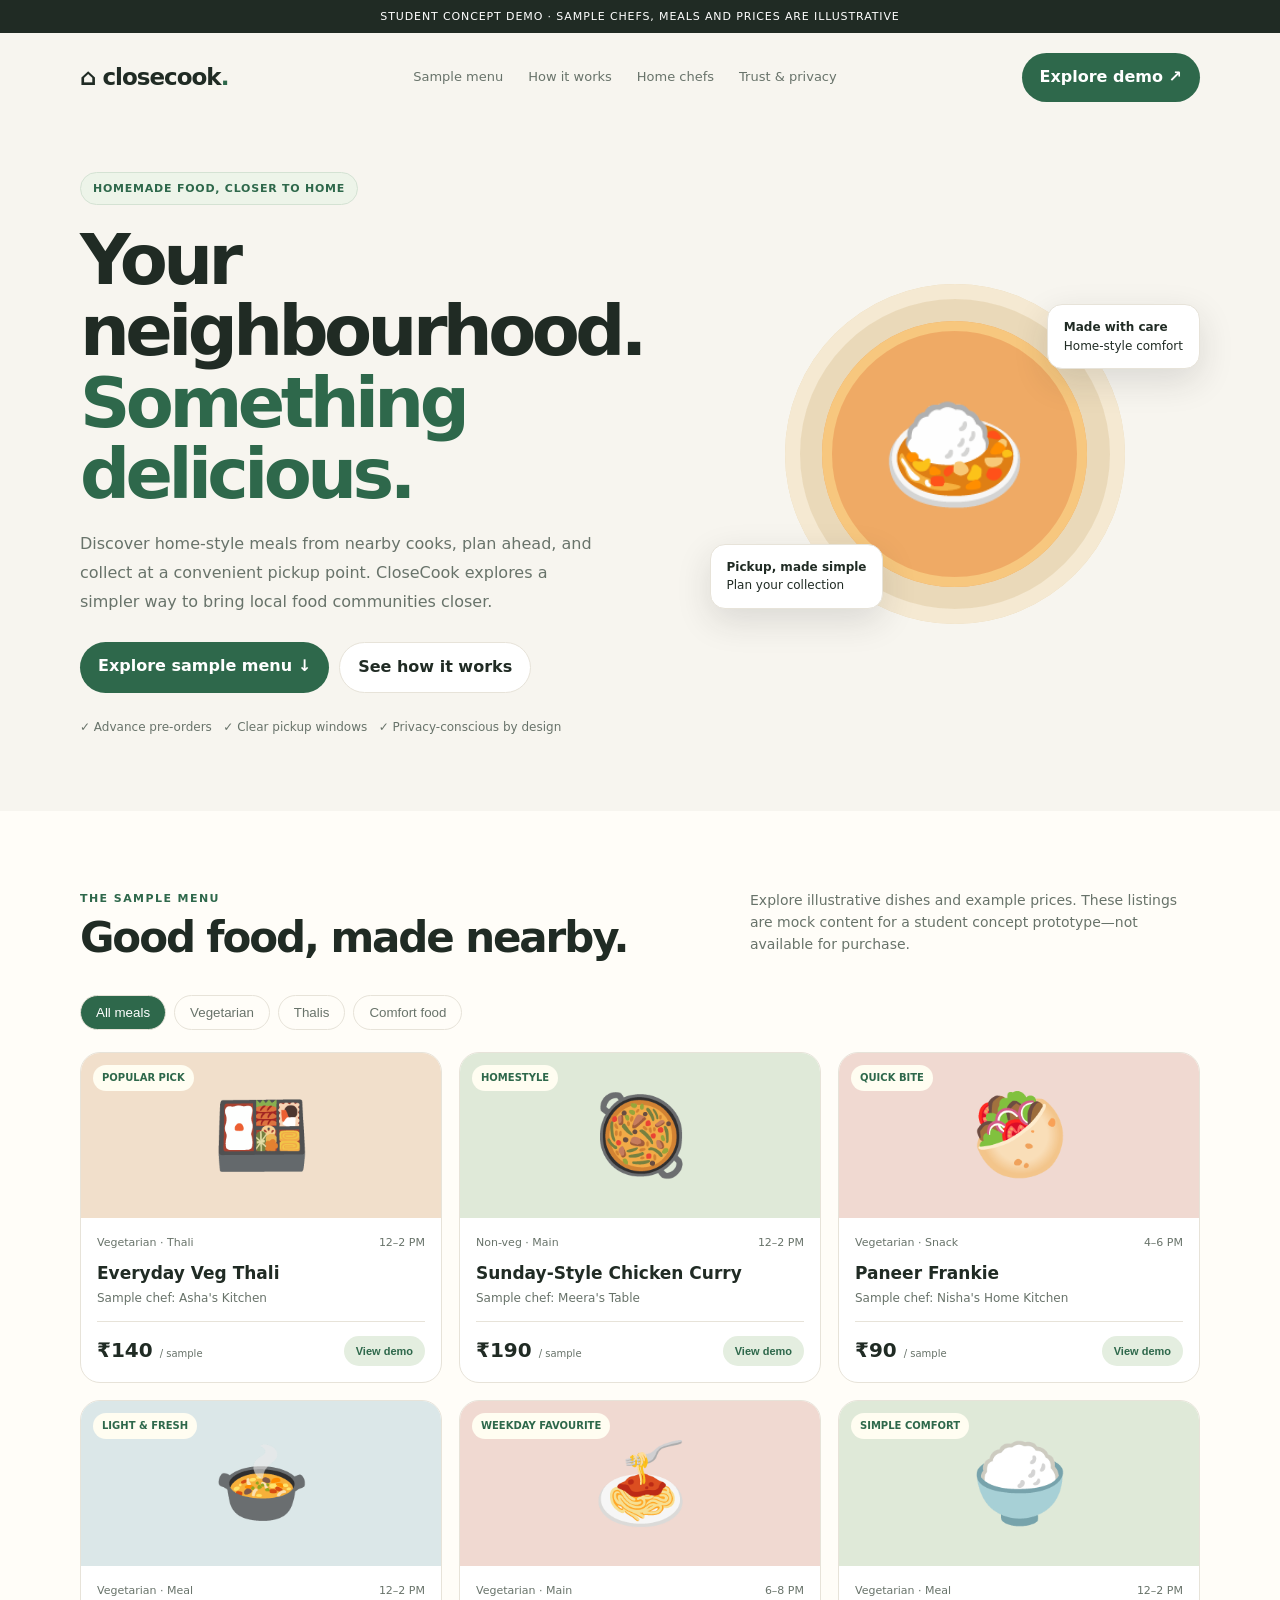
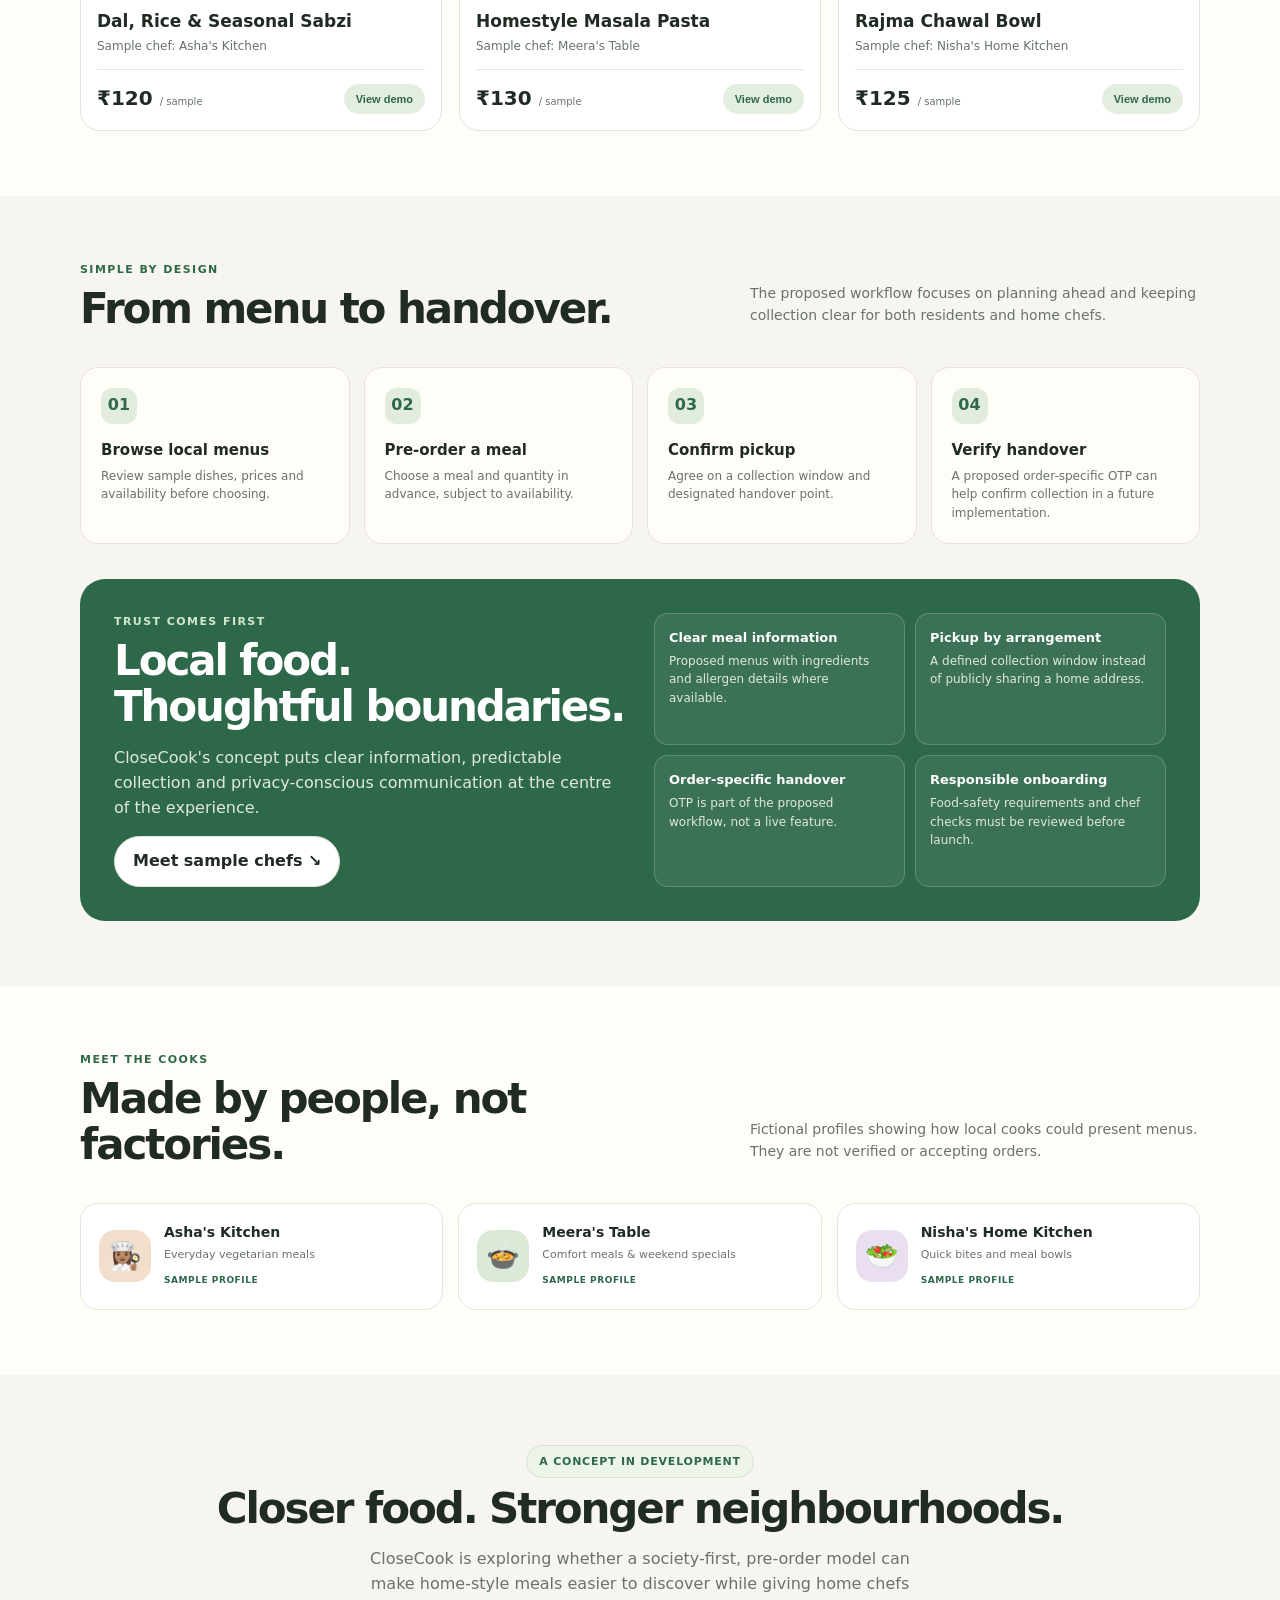
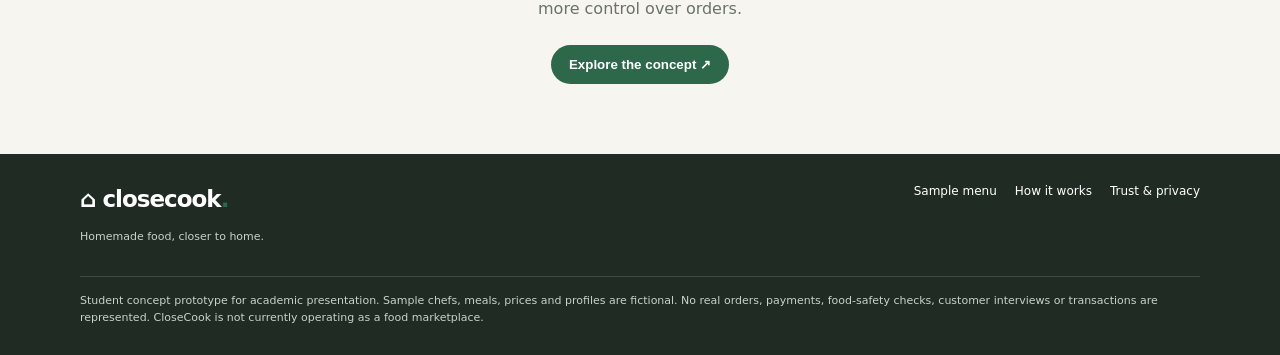
==== index.html @ f69b69a9 "Add CloseCook concept website" ====
<!doctype html>
<html lang="en"><head><meta charset="utf-8"><meta name="viewport" content="width=device-width,initial-scale=1"><meta name="theme-color" content="#f7f5ef"><title>CloseCook — Homemade food, closer to home</title>
<style>
:root{--green:#2e684b;--ink:#202b24;--muted:#68736a;--cream:#f7f5ef;--line:#e7e3d9;--paper:#fffdf8}*{box-sizing:border-box}html{scroll-behavior:smooth}body{margin:0;background:var(--cream);color:var(--ink);font:16px/1.55 Inter,system-ui,Arial,sans-serif}.wrap{width:min(1120px,calc(100% - 36px));margin:auto}.notice{background:var(--ink);color:#fff;text-align:center;padding:8px;font-size:11px;letter-spacing:.08em}.nav{display:flex;justify-content:space-between;align-items:center;padding:20px 0}.brand{font-weight:900;font-size:23px;letter-spacing:-1px}.brand b{color:var(--green)}.navlinks{display:flex;gap:25px;font-size:13px;color:var(--muted)}a{color:inherit;text-decoration:none}.btn{border:0;border-radius:99px;padding:12px 18px;background:var(--green);color:white;font-weight:750;display:inline-block;cursor:pointer}.btn.light{background:white;color:var(--ink);border:1px solid var(--line)}.hero{display:grid;grid-template-columns:1.1fr .9fr;align-items:center;gap:30px;padding:50px 0 75px}.pill{display:inline-block;border:1px solid #d4e2d3;background:#edf4e9;color:var(--green);border-radius:99px;padding:7px 12px;font-size:11px;font-weight:800;letter-spacing:.07em}h1{font-size:clamp(42px,6vw,70px);letter-spacing:-.065em;line-height:1.02;margin:20px 0}h1 em{color:var(--green);font-style:normal}.lead{max-width:520px;color:var(--muted);line-height:1.8}.actions{display:flex;gap:10px;flex-wrap:wrap;margin:25px 0}.checks{color:var(--muted);font-size:12px}.art{min-height:360px;display:grid;place-items:center;position:relative}.plate{width:min(340px,85%);aspect-ratio:1;border-radius:50%;background:#ead9b9;box-shadow:inset 0 0 0 15px #f5e9d2;display:grid;place-items:center}.food{width:78%;aspect-ratio:1;border-radius:50%;background:#efaa65;display:grid;place-items:center;font-size:120px;box-shadow:inset 0 0 0 10px #f7c77e}.float{position:absolute;background:white;border:1px solid var(--line);border-radius:15px;padding:13px 16px;box-shadow:0 12px 35px #2222;font-size:12px}.float strong{display:block}.f1{top:30px;right:0}.f2{bottom:25px;left:0}.section{padding:65px 0}.white{background:var(--paper)}.head{display:flex;justify-content:space-between;gap:24px;align-items:end;margin-bottom:26px}.kicker{font-size:11px;color:var(--green);font-weight:900;letter-spacing:.13em;text-transform:uppercase}h2{font-size:clamp(28px,4vw,42px);line-height:1.1;letter-spacing:-.05em;margin:8px 0}.head p{max-width:450px;color:var(--muted);font-size:14px}.filters{display:flex;gap:8px;flex-wrap:wrap;margin:22px 0}.filter{border:1px solid var(--line);border-radius:99px;background:transparent;padding:9px 15px;cursor:pointer;color:var(--muted)}.filter.active{background:var(--green);color:white}.cards{display:grid;grid-template-columns:repeat(3,1fr);gap:17px}.card{border:1px solid var(--line);border-radius:20px;background:white;overflow:hidden}.photo{height:165px;display:grid;place-items:center;font-size:78px;background:#f1dfcb;position:relative}.photo.green{background:#dfe9d8}.photo.pink{background:#f0d9d1}.photo.blue{background:#dbe7e8}.tag{position:absolute;top:12px;left:12px;background:#fffdf1;border-radius:99px;padding:5px 9px;font-size:10px;font-weight:850;color:var(--green)}.body{padding:16px}.meta{display:flex;justify-content:space-between;color:var(--muted);font-size:11px}.body h3{font-size:17px;margin:9px 0 2px}.chef{font-size:12px;color:var(--muted)}.bottom{display:flex;justify-content:space-between;align-items:center;border-top:1px solid var(--line);margin-top:14px;padding-top:13px}.price{font-size:20px;font-weight:900}.price small{font-size:10px;color:var(--muted);font-weight:500}.add{background:#e4eee0;border:0;color:var(--green);border-radius:99px;padding:9px 12px;font-weight:800;font-size:11px;cursor:pointer}.steps{display:grid;grid-template-columns:repeat(4,1fr);gap:14px;margin-top:25px}.step{border:1px solid var(--line);border-radius:18px;padding:20px;background:var(--paper)}.num{background:#e2ecde;color:var(--green);border-radius:12px;width:36px;height:36px;display:grid;place-items:center;font-weight:900}.step h3{font-size:15px;margin:15px 0 5px}.step p{font-size:12px;color:var(--muted);margin:0}.privacy{display:grid;grid-template-columns:1fr 1fr;gap:28px;background:var(--green);color:white;border-radius:25px;padding:34px;margin-top:35px}.privacy .kicker{color:#d1e7cb}.privacy p{color:#e0e9de}.features{display:grid;grid-template-columns:1fr 1fr;gap:10px}.feature{border:1px solid #ffffff30;background:#ffffff10;padding:14px;border-radius:14px;font-size:12px;color:#e0e9de}.feature strong{display:block;color:white;font-size:13px;margin-bottom:4px}.chefs{display:grid;grid-template-columns:repeat(3,1fr);gap:15px}.chefcard{display:flex;gap:13px;align-items:center;border:1px solid var(--line);background:white;border-radius:18px;padding:18px}.avatar{width:52px;height:52px;display:grid;place-items:center;background:#f2dfcb;border-radius:16px;font-size:27px;flex-shrink:0}.chefcard:nth-child(2) .avatar{background:#dce9d8}.chefcard:nth-child(3) .avatar{background:#e9dff0}.chefcard h3{font-size:14px;margin:0}.chefcard p{font-size:11px;color:var(--muted);margin:3px 0}.badge{font-size:9px;color:var(--green);font-weight:900;letter-spacing:.06em}.cta{text-align:center;padding:70px 0}.cta p{max-width:570px;color:var(--muted);margin:15px auto 23px}.footer{background:var(--ink);color:white;padding:28px 0}.foot{display:flex;justify-content:space-between;gap:20px}.footer p,.fine{font-size:11px;color:#c9d2c9}.fine{border-top:1px solid #ffffff24;margin-top:20px;padding-top:15px}.links{display:flex;gap:18px;font-size:12px}.modalback{display:none;position:fixed;inset:0;background:#10171099;z-index:5;align-items:center;justify-content:center;padding:18px}.modalback.show{display:flex}.modal{position:relative;background:var(--paper);padding:25px;border-radius:22px;width:min(450px,100%)}.close{position:absolute;right:15px;top:12px;border:0;border-radius:50%;width:32px;height:32px;font-size:20px;cursor:pointer}.modal p{color:var(--muted);font-size:13px}.field{margin:13px 0}.field label{display:block;font-size:12px;font-weight:800;margin-bottom:5px}.field select{width:100%;padding:11px;border:1px solid var(--line);border-radius:10px;background:white}.warning{background:#f4ead7;color:#77572c;padding:11px;border-radius:10px;font-size:11px;margin-top:12px}.toast{position:fixed;bottom:20px;left:50%;transform:translate(-50%,20px);opacity:0;background:var(--ink);color:white;padding:12px 17px;border-radius:99px;font-size:12px;transition:.2s;z-index:8;white-space:nowrap}.toast.show{opacity:1;transform:translate(-50%,0)}@media(max-width:800px){.hero{grid-template-columns:1fr}.art{min-height:310px}.plate{width:275px}.food{font-size:95px}.cards{grid-template-columns:repeat(2,1fr)}.steps{grid-template-columns:repeat(2,1fr)}.chefs{grid-template-columns:1fr}.head{display:block}.privacy{grid-template-columns:1fr}}@media(max-width:540px){.navlinks{display:none}.hero{padding:30px 0 45px}.cards{grid-template-columns:1fr}.photo{height:190px}.steps{grid-template-columns:1fr 1fr}.features{grid-template-columns:1fr}.foot{flex-direction:column}.links{flex-wrap:wrap}.float{font-size:11px}.section{padding:45px 0}}
</style></head><body>
<div class="notice">STUDENT CONCEPT DEMO · SAMPLE CHEFS, MEALS AND PRICES ARE ILLUSTRATIVE</div>
<header class="wrap"><nav class="nav"><a class="brand" href="#home">⌂ closecook<b>.</b></a><div class="navlinks"><a href="#meals">Sample menu</a><a href="#how">How it works</a><a href="#chefs">Home chefs</a><a href="#trust">Trust &amp; privacy</a></div><a class="btn" href="#meals">Explore demo ↗</a></nav></header>
<main id="home"><section class="wrap hero"><div><span class="pill">HOMEMADE FOOD, CLOSER TO HOME</span><h1>Your neighbourhood.<br><em>Something delicious.</em></h1><p class="lead">Discover home-style meals from nearby cooks, plan ahead, and collect at a convenient pickup point. CloseCook explores a simpler way to bring local food communities closer.</p><div class="actions"><a class="btn" href="#meals">Explore sample menu ↓</a><a class="btn light" href="#how">See how it works</a></div><div class="checks">✓ Advance pre-orders &nbsp; ✓ Clear pickup windows &nbsp; ✓ Privacy-conscious by design</div></div><div class="art"><div class="plate"><div class="food">🍛</div></div><div class="float f1"><strong>Made with care</strong>Home-style comfort</div><div class="float f2"><strong>Pickup, made simple</strong>Plan your collection</div></div></section>
<section class="section white" id="meals"><div class="wrap"><div class="head"><div><div class="kicker">The sample menu</div><h2>Good food, made nearby.</h2></div><p>Explore illustrative dishes and example prices. These listings are mock content for a student concept prototype—not available for purchase.</p></div><div class="filters"><button class="filter active" data-filter="all">All meals</button><button class="filter" data-filter="veg">Vegetarian</button><button class="filter" data-filter="thali">Thalis</button><button class="filter" data-filter="comfort">Comfort food</button></div><div class="cards">
<article class="card" data-kind="veg thali"><div class="photo"><span class="tag">POPULAR PICK</span>🍱</div><div class="body"><div class="meta"><span>Vegetarian · Thali</span><span>12–2 PM</span></div><h3>Everyday Veg Thali</h3><div class="chef">Sample chef: Asha's Kitchen</div><div class="bottom"><div class="price">₹140 <small>/ sample</small></div><button class="add" onclick="order('Everyday Veg Thali')">View demo</button></div></div></article>
<article class="card" data-kind="comfort"><div class="photo green"><span class="tag">HOMESTYLE</span>🥘</div><div class="body"><div class="meta"><span>Non-veg · Main</span><span>12–2 PM</span></div><h3>Sunday-Style Chicken Curry</h3><div class="chef">Sample chef: Meera's Table</div><div class="bottom"><div class="price">₹190 <small>/ sample</small></div><button class="add" onclick="order('Sunday-Style Chicken Curry')">View demo</button></div></div></article>
<article class="card" data-kind="veg comfort"><div class="photo pink"><span class="tag">QUICK BITE</span>🥙</div><div class="body"><div class="meta"><span>Vegetarian · Snack</span><span>4–6 PM</span></div><h3>Paneer Frankie</h3><div class="chef">Sample chef: Nisha's Home Kitchen</div><div class="bottom"><div class="price">₹90 <small>/ sample</small></div><button class="add" onclick="order('Paneer Frankie')">View demo</button></div></div></article>
<article class="card" data-kind="veg thali"><div class="photo blue"><span class="tag">LIGHT &amp; FRESH</span>🍲</div><div class="body"><div class="meta"><span>Vegetarian · Meal</span><span>12–2 PM</span></div><h3>Dal, Rice &amp; Seasonal Sabzi</h3><div class="chef">Sample chef: Asha's Kitchen</div><div class="bottom"><div class="price">₹120 <small>/ sample</small></div><button class="add" onclick="order('Dal, Rice &amp; Seasonal Sabzi')">View demo</button></div></div></article>
<article class="card" data-kind="comfort"><div class="photo pink"><span class="tag">WEEKDAY FAVOURITE</span>🍝</div><div class="body"><div class="meta"><span>Vegetarian · Main</span><span>6–8 PM</span></div><h3>Homestyle Masala Pasta</h3><div class="chef">Sample chef: Meera's Table</div><div class="bottom"><div class="price">₹130 <small>/ sample</small></div><button class="add" onclick="order('Homestyle Masala Pasta')">View demo</button></div></div></article>
<article class="card" data-kind="veg thali"><div class="photo green"><span class="tag">SIMPLE COMFORT</span>🍚</div><div class="body"><div class="meta"><span>Vegetarian · Meal</span><span>12–2 PM</span></div><h3>Rajma Chawal Bowl</h3><div class="chef">Sample chef: Nisha's Home Kitchen</div><div class="bottom"><div class="price">₹125 <small>/ sample</small></div><button class="add" onclick="order('Rajma Chawal Bowl')">View demo</button></div></div></article>
</div></div></section>
<section class="section" id="how"><div class="wrap"><div class="head"><div><div class="kicker">Simple by design</div><h2>From menu to handover.</h2></div><p>The proposed workflow focuses on planning ahead and keeping collection clear for both residents and home chefs.</p></div><div class="steps"><div class="step"><div class="num">01</div><h3>Browse local menus</h3><p>Review sample dishes, prices and availability before choosing.</p></div><div class="step"><div class="num">02</div><h3>Pre-order a meal</h3><p>Choose a meal and quantity in advance, subject to availability.</p></div><div class="step"><div class="num">03</div><h3>Confirm pickup</h3><p>Agree on a collection window and designated handover point.</p></div><div class="step"><div class="num">04</div><h3>Verify handover</h3><p>A proposed order-specific OTP can help confirm collection in a future implementation.</p></div></div>
<div class="privacy" id="trust"><div><div class="kicker">Trust comes first</div><h2>Local food.<br>Thoughtful boundaries.</h2><p>CloseCook's concept puts clear information, predictable collection and privacy-conscious communication at the centre of the experience.</p><a class="btn light" href="#chefs">Meet sample chefs ↘</a></div><div class="features"><div class="feature"><strong>Clear meal information</strong>Proposed menus with ingredients and allergen details where available.</div><div class="feature"><strong>Pickup by arrangement</strong>A defined collection window instead of publicly sharing a home address.</div><div class="feature"><strong>Order-specific handover</strong>OTP is part of the proposed workflow, not a live feature.</div><div class="feature"><strong>Responsible onboarding</strong>Food-safety requirements and chef checks must be reviewed before launch.</div></div></div></div></section>
<section class="section white" id="chefs"><div class="wrap"><div class="head"><div><div class="kicker">Meet the cooks</div><h2>Made by people, not factories.</h2></div><p>Fictional profiles showing how local cooks could present menus. They are not verified or accepting orders.</p></div><div class="chefs"><div class="chefcard"><div class="avatar">👩🏽‍🍳</div><div><h3>Asha's Kitchen</h3><p>Everyday vegetarian meals</p><span class="badge">SAMPLE PROFILE</span></div></div><div class="chefcard"><div class="avatar">🍲</div><div><h3>Meera's Table</h3><p>Comfort meals &amp; weekend specials</p><span class="badge">SAMPLE PROFILE</span></div></div><div class="chefcard"><div class="avatar">🥗</div><div><h3>Nisha's Home Kitchen</h3><p>Quick bites and meal bowls</p><span class="badge">SAMPLE PROFILE</span></div></div></div></div></section>
<section class="wrap cta"><span class="pill">A CONCEPT IN DEVELOPMENT</span><h2>Closer food. Stronger neighbourhoods.</h2><p>CloseCook is exploring whether a society-first, pre-order model can make home-style meals easier to discover while giving home chefs more control over orders.</p><button class="btn" onclick="openDemo()">Explore the concept ↗</button></section></main>
<footer class="footer"><div class="wrap"><div class="foot"><div><a class="brand" href="#home">⌂ closecook<b>.</b></a><p>Homemade food, closer to home.</p></div><div class="links"><a href="#meals">Sample menu</a><a href="#how">How it works</a><a href="#trust">Trust &amp; privacy</a></div></div><div class="fine">Student concept prototype for academic presentation. Sample chefs, meals, prices and profiles are fictional. No real orders, payments, food-safety checks, customer interviews or transactions are represented. CloseCook is not currently operating as a food marketplace.</div></div></footer>
<div class="modalback" id="modalback" role="dialog" aria-modal="true" aria-labelledby="demo-title"><div class="modal"><button class="close" onclick="closeDemo()" aria-label="Close">×</button><div class="kicker">Concept interaction</div><h2 id="demo-title">Preview a sample order</h2><p>Try what a future pre-order step could look like.</p><div class="field"><label for="meal">Sample meal</label><select id="meal"><option>Everyday Veg Thali</option><option>Sunday-Style Chicken Curry</option><option>Paneer Frankie</option><option>Dal, Rice &amp; Seasonal Sabzi</option><option>Homestyle Masala Pasta</option><option>Rajma Chawal Bowl</option></select></div><div class="field"><label for="pickup">Pickup window</label><select id="pickup"><option>Lunch · 12–2 PM</option><option>Evening · 4–6 PM</option><option>Dinner · 6–8 PM</option></select></div><div class="field"><label for="qty">Quantity</label><select id="qty"><option>1 meal</option><option>2 meals</option><option>3 meals</option><option>4 meals</option></select></div><button class="btn" style="width:100%" onclick="preview()">Preview sample order ↗</button><div class="warning">Demo only: this does not submit an order, contact a chef, reserve food, or process payment.</div></div></div><div class="toast" id="toast" aria-live="polite">Demo only — no order was placed.</div>
<script>
const modal=document.getElementById('modalback');function openDemo(){modal.classList.add('show');document.body.style.overflow='hidden';document.getElementById('meal').focus()}function order(name){openDemo();document.getElementById('meal').value=name}function closeDemo(){modal.classList.remove('show');document.body.style.overflow=''}modal.addEventListener('click',e=>{if(e.target===modal)closeDemo()});document.addEventListener('keydown',e=>{if(e.key==='Escape')closeDemo()});document.querySelectorAll('.filter').forEach(b=>b.onclick=()=>{document.querySelectorAll('.filter').forEach(x=>x.classList.remove('active'));b.classList.add('active');document.querySelectorAll('.card').forEach(c=>c.style.display=b.dataset.filter==='all'||c.dataset.kind.split(' ').includes(b.dataset.filter)?'':'none')});function preview(){let name=document.getElementById('meal').value;closeDemo();let t=document.getElementById('toast');t.textContent='Preview for '+name+' — no order was placed.';t.classList.add('show');setTimeout(()=>t.classList.remove('show'),3000)}
</script></body></html>
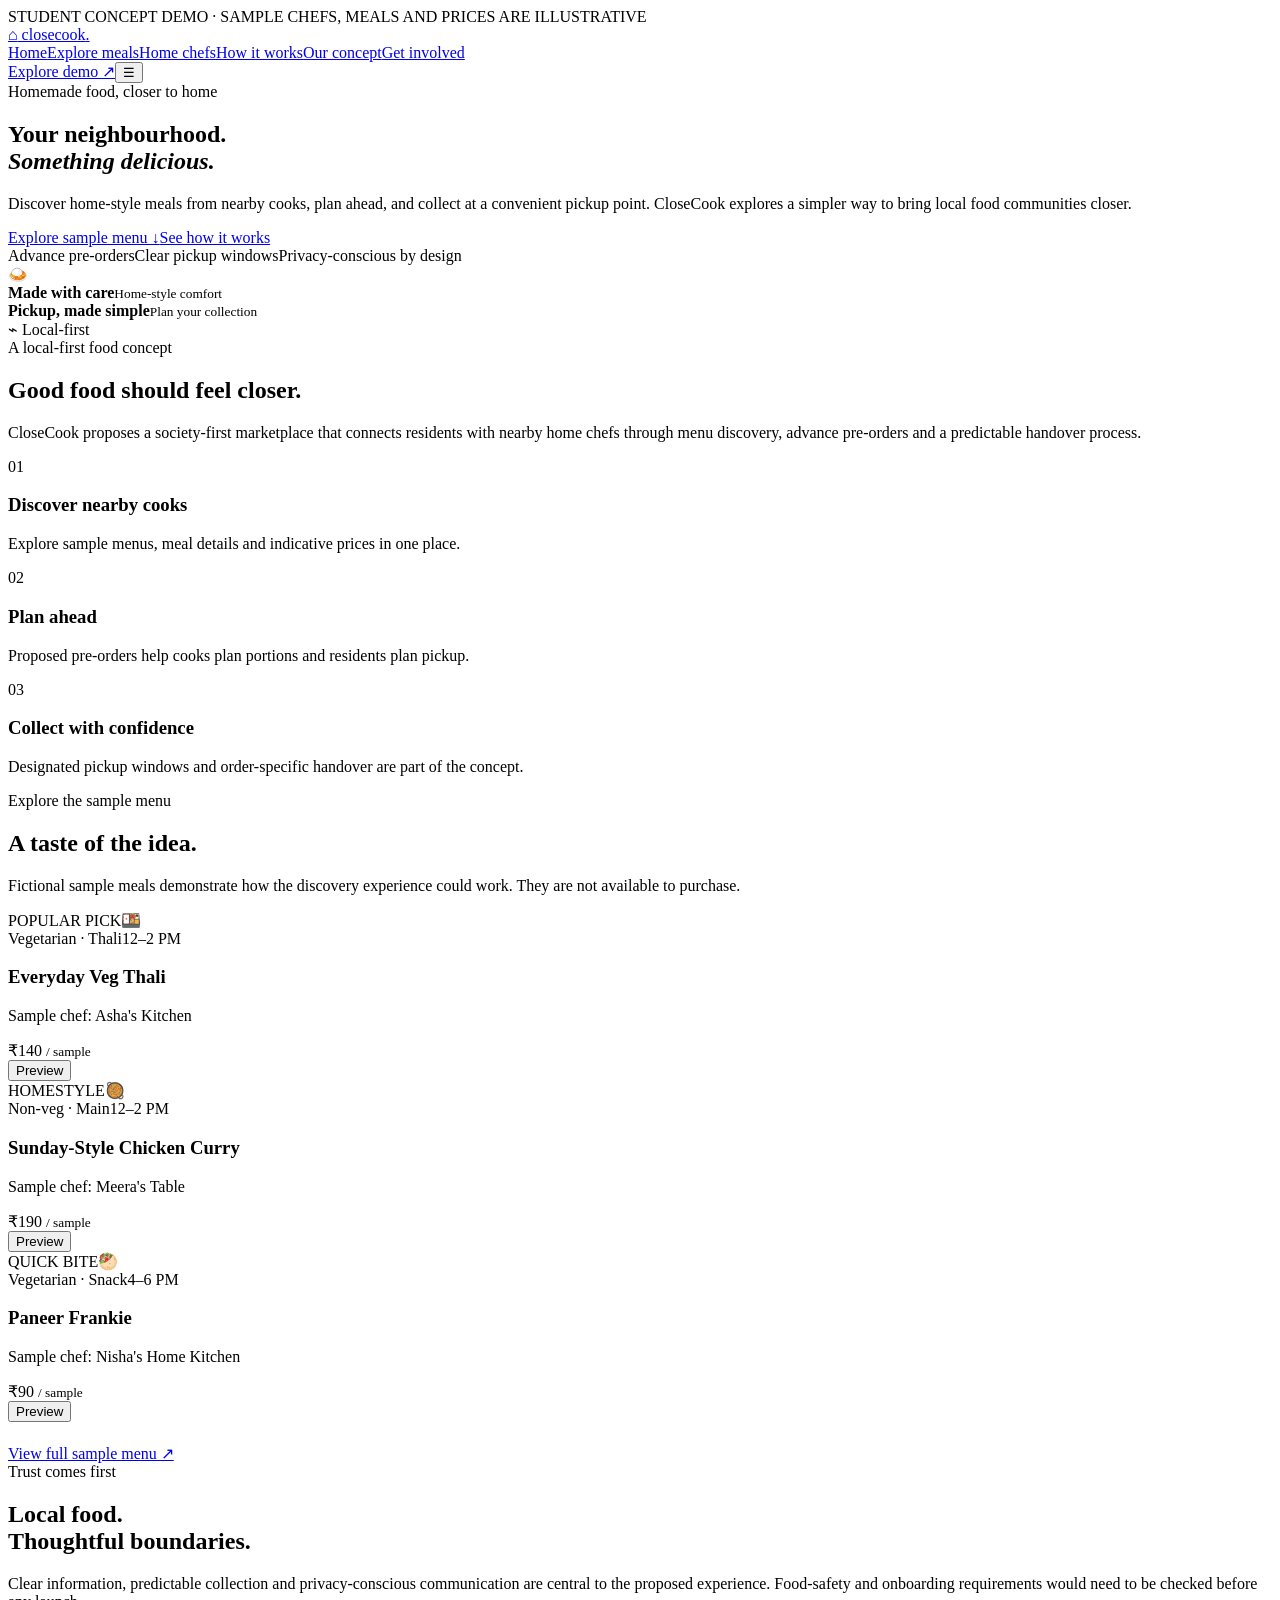
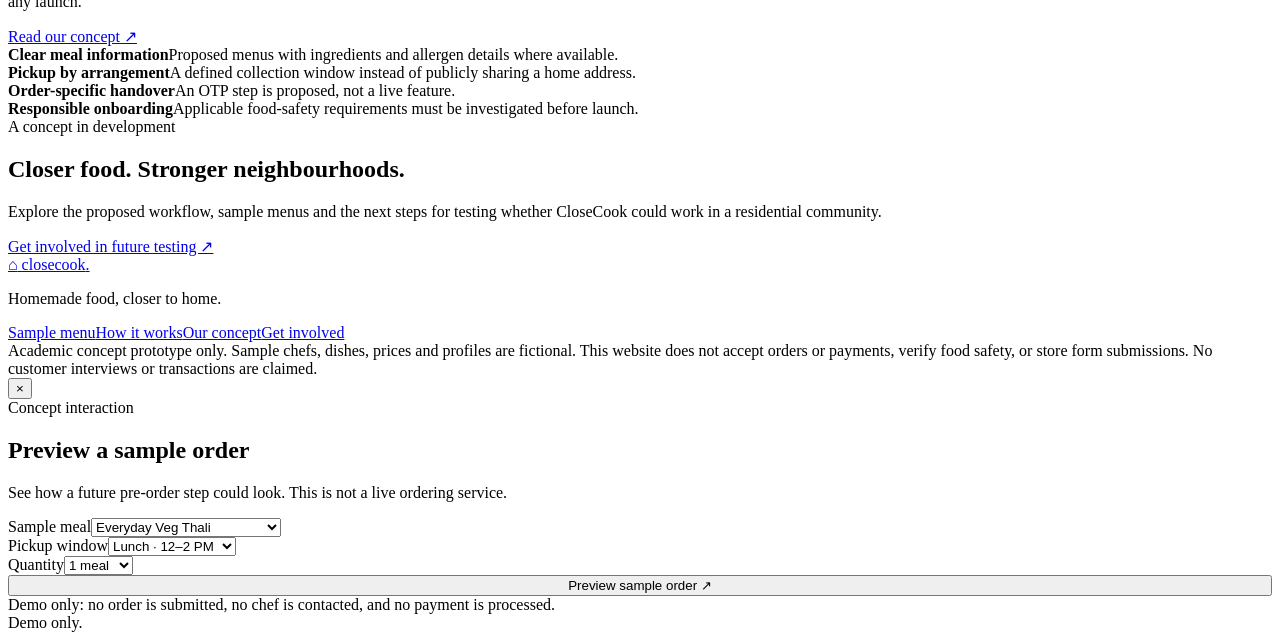
==== commit 50d77953: "Publish complete CloseCook multi-page site" ====
--- a/index.html
+++ b/index.html
@@ -1,26 +1,13 @@
-<!doctype html>
-<html lang="en"><head><meta charset="utf-8"><meta name="viewport" content="width=device-width,initial-scale=1"><meta name="theme-color" content="#f7f5ef"><title>CloseCook — Homemade food, closer to home</title>
-<style>
-:root{--green:#2e684b;--ink:#202b24;--muted:#68736a;--cream:#f7f5ef;--line:#e7e3d9;--paper:#fffdf8}*{box-sizing:border-box}html{scroll-behavior:smooth}body{margin:0;background:var(--cream);color:var(--ink);font:16px/1.55 Inter,system-ui,Arial,sans-serif}.wrap{width:min(1120px,calc(100% - 36px));margin:auto}.notice{background:var(--ink);color:#fff;text-align:center;padding:8px;font-size:11px;letter-spacing:.08em}.nav{display:flex;justify-content:space-between;align-items:center;padding:20px 0}.brand{font-weight:900;font-size:23px;letter-spacing:-1px}.brand b{color:var(--green)}.navlinks{display:flex;gap:25px;font-size:13px;color:var(--muted)}a{color:inherit;text-decoration:none}.btn{border:0;border-radius:99px;padding:12px 18px;background:var(--green);color:white;font-weight:750;display:inline-block;cursor:pointer}.btn.light{background:white;color:var(--ink);border:1px solid var(--line)}.hero{display:grid;grid-template-columns:1.1fr .9fr;align-items:center;gap:30px;padding:50px 0 75px}.pill{display:inline-block;border:1px solid #d4e2d3;background:#edf4e9;color:var(--green);border-radius:99px;padding:7px 12px;font-size:11px;font-weight:800;letter-spacing:.07em}h1{font-size:clamp(42px,6vw,70px);letter-spacing:-.065em;line-height:1.02;margin:20px 0}h1 em{color:var(--green);font-style:normal}.lead{max-width:520px;color:var(--muted);line-height:1.8}.actions{display:flex;gap:10px;flex-wrap:wrap;margin:25px 0}.checks{color:var(--muted);font-size:12px}.art{min-height:360px;display:grid;place-items:center;position:relative}.plate{width:min(340px,85%);aspect-ratio:1;border-radius:50%;background:#ead9b9;box-shadow:inset 0 0 0 15px #f5e9d2;display:grid;place-items:center}.food{width:78%;aspect-ratio:1;border-radius:50%;background:#efaa65;display:grid;place-items:center;font-size:120px;box-shadow:inset 0 0 0 10px #f7c77e}.float{position:absolute;background:white;border:1px solid var(--line);border-radius:15px;padding:13px 16px;box-shadow:0 12px 35px #2222;font-size:12px}.float strong{display:block}.f1{top:30px;right:0}.f2{bottom:25px;left:0}.section{padding:65px 0}.white{background:var(--paper)}.head{display:flex;justify-content:space-between;gap:24px;align-items:end;margin-bottom:26px}.kicker{font-size:11px;color:var(--green);font-weight:900;letter-spacing:.13em;text-transform:uppercase}h2{font-size:clamp(28px,4vw,42px);line-height:1.1;letter-spacing:-.05em;margin:8px 0}.head p{max-width:450px;color:var(--muted);font-size:14px}.filters{display:flex;gap:8px;flex-wrap:wrap;margin:22px 0}.filter{border:1px solid var(--line);border-radius:99px;background:transparent;padding:9px 15px;cursor:pointer;color:var(--muted)}.filter.active{background:var(--green);color:white}.cards{display:grid;grid-template-columns:repeat(3,1fr);gap:17px}.card{border:1px solid var(--line);border-radius:20px;background:white;overflow:hidden}.photo{height:165px;display:grid;place-items:center;font-size:78px;background:#f1dfcb;position:relative}.photo.green{background:#dfe9d8}.photo.pink{background:#f0d9d1}.photo.blue{background:#dbe7e8}.tag{position:absolute;top:12px;left:12px;background:#fffdf1;border-radius:99px;padding:5px 9px;font-size:10px;font-weight:850;color:var(--green)}.body{padding:16px}.meta{display:flex;justify-content:space-between;color:var(--muted);font-size:11px}.body h3{font-size:17px;margin:9px 0 2px}.chef{font-size:12px;color:var(--muted)}.bottom{display:flex;justify-content:space-between;align-items:center;border-top:1px solid var(--line);margin-top:14px;padding-top:13px}.price{font-size:20px;font-weight:900}.price small{font-size:10px;color:var(--muted);font-weight:500}.add{background:#e4eee0;border:0;color:var(--green);border-radius:99px;padding:9px 12px;font-weight:800;font-size:11px;cursor:pointer}.steps{display:grid;grid-template-columns:repeat(4,1fr);gap:14px;margin-top:25px}.step{border:1px solid var(--line);border-radius:18px;padding:20px;background:var(--paper)}.num{background:#e2ecde;color:var(--green);border-radius:12px;width:36px;height:36px;display:grid;place-items:center;font-weight:900}.step h3{font-size:15px;margin:15px 0 5px}.step p{font-size:12px;color:var(--muted);margin:0}.privacy{display:grid;grid-template-columns:1fr 1fr;gap:28px;background:var(--green);color:white;border-radius:25px;padding:34px;margin-top:35px}.privacy .kicker{color:#d1e7cb}.privacy p{color:#e0e9de}.features{display:grid;grid-template-columns:1fr 1fr;gap:10px}.feature{border:1px solid #ffffff30;background:#ffffff10;padding:14px;border-radius:14px;font-size:12px;color:#e0e9de}.feature strong{display:block;color:white;font-size:13px;margin-bottom:4px}.chefs{display:grid;grid-template-columns:repeat(3,1fr);gap:15px}.chefcard{display:flex;gap:13px;align-items:center;border:1px solid var(--line);background:white;border-radius:18px;padding:18px}.avatar{width:52px;height:52px;display:grid;place-items:center;background:#f2dfcb;border-radius:16px;font-size:27px;flex-shrink:0}.chefcard:nth-child(2) .avatar{background:#dce9d8}.chefcard:nth-child(3) .avatar{background:#e9dff0}.chefcard h3{font-size:14px;margin:0}.chefcard p{font-size:11px;color:var(--muted);margin:3px 0}.badge{font-size:9px;color:var(--green);font-weight:900;letter-spacing:.06em}.cta{text-align:center;padding:70px 0}.cta p{max-width:570px;color:var(--muted);margin:15px auto 23px}.footer{background:var(--ink);color:white;padding:28px 0}.foot{display:flex;justify-content:space-between;gap:20px}.footer p,.fine{font-size:11px;color:#c9d2c9}.fine{border-top:1px solid #ffffff24;margin-top:20px;padding-top:15px}.links{display:flex;gap:18px;font-size:12px}.modalback{display:none;position:fixed;inset:0;background:#10171099;z-index:5;align-items:center;justify-content:center;padding:18px}.modalback.show{display:flex}.modal{position:relative;background:var(--paper);padding:25px;border-radius:22px;width:min(450px,100%)}.close{position:absolute;right:15px;top:12px;border:0;border-radius:50%;width:32px;height:32px;font-size:20px;cursor:pointer}.modal p{color:var(--muted);font-size:13px}.field{margin:13px 0}.field label{display:block;font-size:12px;font-weight:800;margin-bottom:5px}.field select{width:100%;padding:11px;border:1px solid var(--line);border-radius:10px;background:white}.warning{background:#f4ead7;color:#77572c;padding:11px;border-radius:10px;font-size:11px;margin-top:12px}.toast{position:fixed;bottom:20px;left:50%;transform:translate(-50%,20px);opacity:0;background:var(--ink);color:white;padding:12px 17px;border-radius:99px;font-size:12px;transition:.2s;z-index:8;white-space:nowrap}.toast.show{opacity:1;transform:translate(-50%,0)}@media(max-width:800px){.hero{grid-template-columns:1fr}.art{min-height:310px}.plate{width:275px}.food{font-size:95px}.cards{grid-template-columns:repeat(2,1fr)}.steps{grid-template-columns:repeat(2,1fr)}.chefs{grid-template-columns:1fr}.head{display:block}.privacy{grid-template-columns:1fr}}@media(max-width:540px){.navlinks{display:none}.hero{padding:30px 0 45px}.cards{grid-template-columns:1fr}.photo{height:190px}.steps{grid-template-columns:1fr 1fr}.features{grid-template-columns:1fr}.foot{flex-direction:column}.links{flex-wrap:wrap}.float{font-size:11px}.section{padding:45px 0}}
-</style></head><body>
-<div class="notice">STUDENT CONCEPT DEMO · SAMPLE CHEFS, MEALS AND PRICES ARE ILLUSTRATIVE</div>
-<header class="wrap"><nav class="nav"><a class="brand" href="#home">⌂ closecook<b>.</b></a><div class="navlinks"><a href="#meals">Sample menu</a><a href="#how">How it works</a><a href="#chefs">Home chefs</a><a href="#trust">Trust &amp; privacy</a></div><a class="btn" href="#meals">Explore demo ↗</a></nav></header>
-<main id="home"><section class="wrap hero"><div><span class="pill">HOMEMADE FOOD, CLOSER TO HOME</span><h1>Your neighbourhood.<br><em>Something delicious.</em></h1><p class="lead">Discover home-style meals from nearby cooks, plan ahead, and collect at a convenient pickup point. CloseCook explores a simpler way to bring local food communities closer.</p><div class="actions"><a class="btn" href="#meals">Explore sample menu ↓</a><a class="btn light" href="#how">See how it works</a></div><div class="checks">✓ Advance pre-orders &nbsp; ✓ Clear pickup windows &nbsp; ✓ Privacy-conscious by design</div></div><div class="art"><div class="plate"><div class="food">🍛</div></div><div class="float f1"><strong>Made with care</strong>Home-style comfort</div><div class="float f2"><strong>Pickup, made simple</strong>Plan your collection</div></div></section>
-<section class="section white" id="meals"><div class="wrap"><div class="head"><div><div class="kicker">The sample menu</div><h2>Good food, made nearby.</h2></div><p>Explore illustrative dishes and example prices. These listings are mock content for a student concept prototype—not available for purchase.</p></div><div class="filters"><button class="filter active" data-filter="all">All meals</button><button class="filter" data-filter="veg">Vegetarian</button><button class="filter" data-filter="thali">Thalis</button><button class="filter" data-filter="comfort">Comfort food</button></div><div class="cards">
-<article class="card" data-kind="veg thali"><div class="photo"><span class="tag">POPULAR PICK</span>🍱</div><div class="body"><div class="meta"><span>Vegetarian · Thali</span><span>12–2 PM</span></div><h3>Everyday Veg Thali</h3><div class="chef">Sample chef: Asha's Kitchen</div><div class="bottom"><div class="price">₹140 <small>/ sample</small></div><button class="add" onclick="order('Everyday Veg Thali')">View demo</button></div></div></article>
-<article class="card" data-kind="comfort"><div class="photo green"><span class="tag">HOMESTYLE</span>🥘</div><div class="body"><div class="meta"><span>Non-veg · Main</span><span>12–2 PM</span></div><h3>Sunday-Style Chicken Curry</h3><div class="chef">Sample chef: Meera's Table</div><div class="bottom"><div class="price">₹190 <small>/ sample</small></div><button class="add" onclick="order('Sunday-Style Chicken Curry')">View demo</button></div></div></article>
-<article class="card" data-kind="veg comfort"><div class="photo pink"><span class="tag">QUICK BITE</span>🥙</div><div class="body"><div class="meta"><span>Vegetarian · Snack</span><span>4–6 PM</span></div><h3>Paneer Frankie</h3><div class="chef">Sample chef: Nisha's Home Kitchen</div><div class="bottom"><div class="price">₹90 <small>/ sample</small></div><button class="add" onclick="order('Paneer Frankie')">View demo</button></div></div></article>
-<article class="card" data-kind="veg thali"><div class="photo blue"><span class="tag">LIGHT &amp; FRESH</span>🍲</div><div class="body"><div class="meta"><span>Vegetarian · Meal</span><span>12–2 PM</span></div><h3>Dal, Rice &amp; Seasonal Sabzi</h3><div class="chef">Sample chef: Asha's Kitchen</div><div class="bottom"><div class="price">₹120 <small>/ sample</small></div><button class="add" onclick="order('Dal, Rice &amp; Seasonal Sabzi')">View demo</button></div></div></article>
-<article class="card" data-kind="comfort"><div class="photo pink"><span class="tag">WEEKDAY FAVOURITE</span>🍝</div><div class="body"><div class="meta"><span>Vegetarian · Main</span><span>6–8 PM</span></div><h3>Homestyle Masala Pasta</h3><div class="chef">Sample chef: Meera's Table</div><div class="bottom"><div class="price">₹130 <small>/ sample</small></div><button class="add" onclick="order('Homestyle Masala Pasta')">View demo</button></div></div></article>
-<article class="card" data-kind="veg thali"><div class="photo green"><span class="tag">SIMPLE COMFORT</span>🍚</div><div class="body"><div class="meta"><span>Vegetarian · Meal</span><span>12–2 PM</span></div><h3>Rajma Chawal Bowl</h3><div class="chef">Sample chef: Nisha's Home Kitchen</div><div class="bottom"><div class="price">₹125 <small>/ sample</small></div><button class="add" onclick="order('Rajma Chawal Bowl')">View demo</button></div></div></article>
-</div></div></section>
-<section class="section" id="how"><div class="wrap"><div class="head"><div><div class="kicker">Simple by design</div><h2>From menu to handover.</h2></div><p>The proposed workflow focuses on planning ahead and keeping collection clear for both residents and home chefs.</p></div><div class="steps"><div class="step"><div class="num">01</div><h3>Browse local menus</h3><p>Review sample dishes, prices and availability before choosing.</p></div><div class="step"><div class="num">02</div><h3>Pre-order a meal</h3><p>Choose a meal and quantity in advance, subject to availability.</p></div><div class="step"><div class="num">03</div><h3>Confirm pickup</h3><p>Agree on a collection window and designated handover point.</p></div><div class="step"><div class="num">04</div><h3>Verify handover</h3><p>A proposed order-specific OTP can help confirm collection in a future implementation.</p></div></div>
-<div class="privacy" id="trust"><div><div class="kicker">Trust comes first</div><h2>Local food.<br>Thoughtful boundaries.</h2><p>CloseCook's concept puts clear information, predictable collection and privacy-conscious communication at the centre of the experience.</p><a class="btn light" href="#chefs">Meet sample chefs ↘</a></div><div class="features"><div class="feature"><strong>Clear meal information</strong>Proposed menus with ingredients and allergen details where available.</div><div class="feature"><strong>Pickup by arrangement</strong>A defined collection window instead of publicly sharing a home address.</div><div class="feature"><strong>Order-specific handover</strong>OTP is part of the proposed workflow, not a live feature.</div><div class="feature"><strong>Responsible onboarding</strong>Food-safety requirements and chef checks must be reviewed before launch.</div></div></div></div></section>
-<section class="section white" id="chefs"><div class="wrap"><div class="head"><div><div class="kicker">Meet the cooks</div><h2>Made by people, not factories.</h2></div><p>Fictional profiles showing how local cooks could present menus. They are not verified or accepting orders.</p></div><div class="chefs"><div class="chefcard"><div class="avatar">👩🏽‍🍳</div><div><h3>Asha's Kitchen</h3><p>Everyday vegetarian meals</p><span class="badge">SAMPLE PROFILE</span></div></div><div class="chefcard"><div class="avatar">🍲</div><div><h3>Meera's Table</h3><p>Comfort meals &amp; weekend specials</p><span class="badge">SAMPLE PROFILE</span></div></div><div class="chefcard"><div class="avatar">🥗</div><div><h3>Nisha's Home Kitchen</h3><p>Quick bites and meal bowls</p><span class="badge">SAMPLE PROFILE</span></div></div></div></div></section>
-<section class="wrap cta"><span class="pill">A CONCEPT IN DEVELOPMENT</span><h2>Closer food. Stronger neighbourhoods.</h2><p>CloseCook is exploring whether a society-first, pre-order model can make home-style meals easier to discover while giving home chefs more control over orders.</p><button class="btn" onclick="openDemo()">Explore the concept ↗</button></section></main>
-<footer class="footer"><div class="wrap"><div class="foot"><div><a class="brand" href="#home">⌂ closecook<b>.</b></a><p>Homemade food, closer to home.</p></div><div class="links"><a href="#meals">Sample menu</a><a href="#how">How it works</a><a href="#trust">Trust &amp; privacy</a></div></div><div class="fine">Student concept prototype for academic presentation. Sample chefs, meals, prices and profiles are fictional. No real orders, payments, food-safety checks, customer interviews or transactions are represented. CloseCook is not currently operating as a food marketplace.</div></div></footer>
-<div class="modalback" id="modalback" role="dialog" aria-modal="true" aria-labelledby="demo-title"><div class="modal"><button class="close" onclick="closeDemo()" aria-label="Close">×</button><div class="kicker">Concept interaction</div><h2 id="demo-title">Preview a sample order</h2><p>Try what a future pre-order step could look like.</p><div class="field"><label for="meal">Sample meal</label><select id="meal"><option>Everyday Veg Thali</option><option>Sunday-Style Chicken Curry</option><option>Paneer Frankie</option><option>Dal, Rice &amp; Seasonal Sabzi</option><option>Homestyle Masala Pasta</option><option>Rajma Chawal Bowl</option></select></div><div class="field"><label for="pickup">Pickup window</label><select id="pickup"><option>Lunch · 12–2 PM</option><option>Evening · 4–6 PM</option><option>Dinner · 6–8 PM</option></select></div><div class="field"><label for="qty">Quantity</label><select id="qty"><option>1 meal</option><option>2 meals</option><option>3 meals</option><option>4 meals</option></select></div><button class="btn" style="width:100%" onclick="preview()">Preview sample order ↗</button><div class="warning">Demo only: this does not submit an order, contact a chef, reserve food, or process payment.</div></div></div><div class="toast" id="toast" aria-live="polite">Demo only — no order was placed.</div>
-<script>
-const modal=document.getElementById('modalback');function openDemo(){modal.classList.add('show');document.body.style.overflow='hidden';document.getElementById('meal').focus()}function order(name){openDemo();document.getElementById('meal').value=name}function closeDemo(){modal.classList.remove('show');document.body.style.overflow=''}modal.addEventListener('click',e=>{if(e.target===modal)closeDemo()});document.addEventListener('keydown',e=>{if(e.key==='Escape')closeDemo()});document.querySelectorAll('.filter').forEach(b=>b.onclick=()=>{document.querySelectorAll('.filter').forEach(x=>x.classList.remove('active'));b.classList.add('active');document.querySelectorAll('.card').forEach(c=>c.style.display=b.dataset.filter==='all'||c.dataset.kind.split(' ').includes(b.dataset.filter)?'':'none')});function preview(){let name=document.getElementById('meal').value;closeDemo();let t=document.getElementById('toast');t.textContent='Preview for '+name+' — no order was placed.';t.classList.add('show');setTimeout(()=>t.classList.remove('show'),3000)}
-</script></body></html>
-
+<!doctype html><html lang="en"><head><meta charset="utf-8"><meta name="viewport" content="width=device-width,initial-scale=1"><meta name="theme-color" content="#f7f5ef"><meta name="description" content="CloseCook explores a privacy-conscious, hyperlocal way to discover and pre-order home-style meals."><title>Homemade food, closer to home | CloseCook</title><link rel="stylesheet" href="css/style.css"></head><body><div class="announcement">STUDENT CONCEPT DEMO · SAMPLE CHEFS, MEALS AND PRICES ARE ILLUSTRATIVE</div>
+<header class="site-header"><div class="container"><nav class="nav"><a class="brand" href="index.html"><span class="brand-icon">⌂</span> closecook<span class="brand-dot">.</span></a><div class="nav-links"><a href="index.html">Home</a><a href="meals.html">Explore meals</a><a href="chefs.html">Home chefs</a><a href="how-it-works.html">How it works</a><a href="about.html">Our concept</a><a href="contact.html">Get involved</a></div><div class="nav-actions"><a class="btn btn-sm" href="meals.html">Explore demo ↗</a><button class="menu-toggle" aria-label="Toggle navigation" aria-expanded="false">☰</button></div></nav></div></header><main>
+<section class="container hero"><div><span class="eyebrow"><span class="eyedot"></span> Homemade food, closer to home</span><h1>Your neighbourhood.<br><em>Something delicious.</em></h1><p class="lead">Discover home-style meals from nearby cooks, plan ahead, and collect at a convenient pickup point. CloseCook explores a simpler way to bring local food communities closer.</p><div class="hero-actions"><a class="btn" href="meals.html">Explore sample menu ↓</a><a class="btn btn-light" href="how-it-works.html">See how it works</a></div><div class="check-row"><span>Advance pre-orders</span><span>Clear pickup windows</span><span>Privacy-conscious by design</span></div></div><div class="hero-art"><div class="plate"><div class="plate-inner"><div class="plate-food">🍛</div></div></div><div class="float-card float-one"><strong>Made with care</strong><small>Home-style comfort</small></div><div class="float-card float-two"><strong>Pickup, made simple</strong><small>Plan your collection</small></div><div class="float-card float-three">⌁ Local-first</div></div></section>
+<section class="section section-white"><div class="container"><div class="section-head"><div><div class="kicker">A local-first food concept</div><h2>Good food should feel closer.</h2></div><p>CloseCook proposes a society-first marketplace that connects residents with nearby home chefs through menu discovery, advance pre-orders and a predictable handover process.</p></div><div class="grid-3"><div class="step-card"><div class="step-num">01</div><h3>Discover nearby cooks</h3><p>Explore sample menus, meal details and indicative prices in one place.</p></div><div class="step-card"><div class="step-num">02</div><h3>Plan ahead</h3><p>Proposed pre-orders help cooks plan portions and residents plan pickup.</p></div><div class="step-card"><div class="step-num">03</div><h3>Collect with confidence</h3><p>Designated pickup windows and order-specific handover are part of the concept.</p></div></div></div></section>
+<section class="section"><div class="container"><div class="section-head"><div><div class="kicker">Explore the sample menu</div><h2>A taste of the idea.</h2></div><p>Fictional sample meals demonstrate how the discovery experience could work. They are not available to purchase.</p></div><div class="grid-3">
+<article class="card"><div class="food-art"><span class="tag">POPULAR PICK</span>🍱</div><div class="card-body"><div class="meta"><span>Vegetarian · Thali</span><span>12–2 PM</span></div><h3>Everyday Veg Thali</h3><p class="sample-note">Sample chef: Asha's Kitchen</p><div class="card-bottom"><div class="price">₹140 <small>/ sample</small></div><button class="small-btn" onclick="openDemo('Everyday Veg Thali')">Preview</button></div></div></article>
+<article class="card"><div class="food-art green"><span class="tag">HOMESTYLE</span>🥘</div><div class="card-body"><div class="meta"><span>Non-veg · Main</span><span>12–2 PM</span></div><h3>Sunday-Style Chicken Curry</h3><p class="sample-note">Sample chef: Meera's Table</p><div class="card-bottom"><div class="price">₹190 <small>/ sample</small></div><button class="small-btn" onclick="openDemo('Sunday-Style Chicken Curry')">Preview</button></div></div></article>
+<article class="card"><div class="food-art pink"><span class="tag">QUICK BITE</span>🥙</div><div class="card-body"><div class="meta"><span>Vegetarian · Snack</span><span>4–6 PM</span></div><h3>Paneer Frankie</h3><p class="sample-note">Sample chef: Nisha's Home Kitchen</p><div class="card-bottom"><div class="price">₹90 <small>/ sample</small></div><button class="small-btn" onclick="openDemo('Paneer Frankie')">Preview</button></div></div></article>
+</div><div style="margin-top:22px"><a class="btn btn-light" href="meals.html">View full sample menu ↗</a></div></div></section>
+<section class="section section-white"><div class="container"><div class="privacy-panel" id="trust"><div><div class="kicker">Trust comes first</div><h2>Local food.<br>Thoughtful boundaries.</h2><p>Clear information, predictable collection and privacy-conscious communication are central to the proposed experience. Food-safety and onboarding requirements would need to be checked before any launch.</p><a class="btn btn-light" href="about.html">Read our concept ↗</a></div><div class="feature-grid"><div class="feature"><strong>Clear meal information</strong>Proposed menus with ingredients and allergen details where available.</div><div class="feature"><strong>Pickup by arrangement</strong>A defined collection window instead of publicly sharing a home address.</div><div class="feature"><strong>Order-specific handover</strong>An OTP step is proposed, not a live feature.</div><div class="feature"><strong>Responsible onboarding</strong>Applicable food-safety requirements must be investigated before launch.</div></div></div></div></section>
+<section class="container cta"><span class="eyebrow"><span class="eyedot"></span> A concept in development</span><h2>Closer food. Stronger neighbourhoods.</h2><p>Explore the proposed workflow, sample menus and the next steps for testing whether CloseCook could work in a residential community.</p><a class="btn" href="contact.html">Get involved in future testing ↗</a></section>
+</main><footer class="footer"><div class="container"><div class="footer-row"><div><a class="brand" href="index.html"><span class="brand-icon">⌂</span> closecook<span class="brand-dot">.</span></a><p>Homemade food, closer to home.</p></div><div class="footer-links"><a href="meals.html">Sample menu</a><a href="how-it-works.html">How it works</a><a href="about.html">Our concept</a><a href="contact.html">Get involved</a></div></div><div class="fineprint">Academic concept prototype only. Sample chefs, dishes, prices and profiles are fictional. This website does not accept orders or payments, verify food safety, or store form submissions. No customer interviews or transactions are claimed.</div></div></footer>
+<div class="modal-backdrop" id="demoModal" role="dialog" aria-modal="true" aria-labelledby="demoTitle"><div class="modal"><button class="close-modal" onclick="closeDemo()" aria-label="Close">×</button><div class="kicker">Concept interaction</div><h2 id="demoTitle">Preview a sample order</h2><p>See how a future pre-order step could look. This is not a live ordering service.</p><div class="field"><label for="demoMeal">Sample meal</label><select id="demoMeal"><option>Everyday Veg Thali</option><option>Sunday-Style Chicken Curry</option><option>Paneer Frankie</option><option>Dal, Rice & Seasonal Sabzi</option><option>Homestyle Masala Pasta</option><option>Rajma Chawal Bowl</option></select></div><div class="field"><label for="demoPickup">Pickup window</label><select id="demoPickup"><option>Lunch · 12–2 PM</option><option>Evening · 4–6 PM</option><option>Dinner · 6–8 PM</option></select></div><div class="field"><label for="demoQty">Quantity</label><select id="demoQty"><option>1 meal</option><option>2 meals</option><option>3 meals</option><option>4 meals</option></select></div><button class="btn" style="width:100%" onclick="previewOrder()">Preview sample order ↗</button><div class="warning">Demo only: no order is submitted, no chef is contacted, and no payment is processed.</div></div></div><div class="toast" id="siteToast" role="status">Demo only.</div><script src="js/main.js"></script></body></html>
